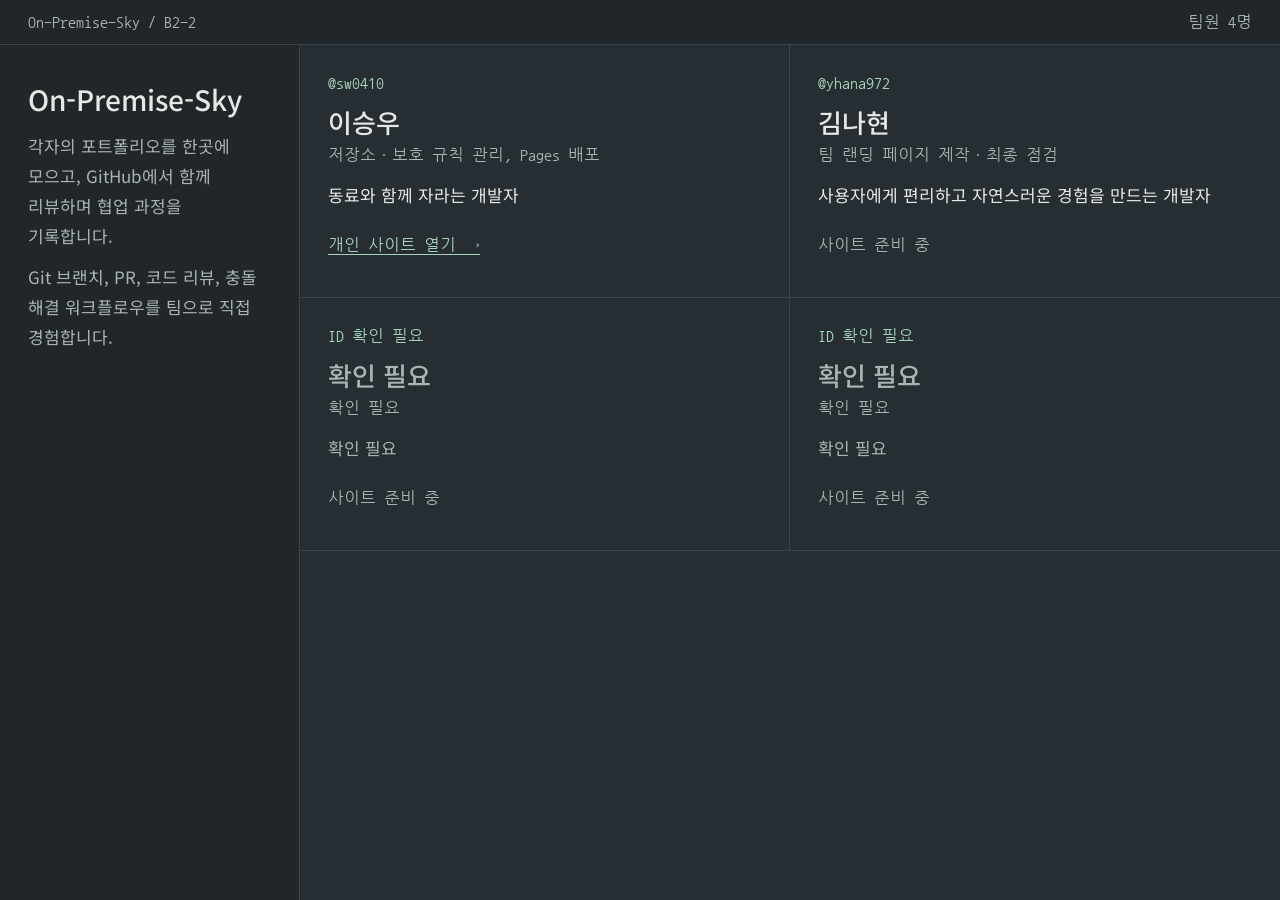
==== src/index.html @ dddadaf1 "feat: 팀 소개 랜딩 페이지 구조 추가" ====
<!DOCTYPE html>
<!-- index.html: 페이지 구조. 모양은 style.css, 팀원 데이터와 카드 렌더링은 members.js가 맡는다. -->
<html lang="ko">
<head>
  <meta charset="UTF-8">
  <meta name="viewport" content="width=device-width, initial-scale=1.0">
  <title>On-Premise-Sky 팀 소개</title>
  <meta name="description" content="각자의 포트폴리오를 한곳에 모으고, GitHub에서 함께 리뷰하며 협업 과정을 기록합니다.">
  <link rel="icon" href="data:,">
  <link rel="preconnect" href="https://fonts.googleapis.com">
  <link rel="preconnect" href="https://fonts.gstatic.com" crossorigin>
  <link rel="stylesheet" href="https://fonts.googleapis.com/css2?family=Nanum+Gothic+Coding&family=Noto+Sans+KR:wght@400;500&display=swap">
  <link rel="stylesheet" href="css/style.css">
  <script src="js/members.js" defer></script>
</head>
<body>

  <!-- 상단 줄: 저장소 경로와 팀원 수 -->
  <div class="top-bar">
    <span>On-Premise-Sky / B2-2</span>
    <span id="member-count"></span>
  </div>

  <main class="workspace">
    <!-- 팀 소개: 넓은 화면에서는 왼쪽 패널, 좁은 화면에서는 위쪽에 놓인다 -->
    <header class="team-intro">
      <h1>On-Premise-Sky</h1>
      <p>각자의 포트폴리오를 한곳에 모으고, GitHub에서 함께 리뷰하며 협업 과정을 기록합니다.</p>
      <p>Git 브랜치, PR, 코드 리뷰, 충돌 해결 워크플로우를 팀으로 직접 경험합니다.</p>
    </header>

    <!-- 팀원 카드: members.js가 members 배열로 채운다 -->
    <section class="members" aria-labelledby="members-title">
      <h2 id="members-title" class="visually-hidden">팀원</h2>
      <ul id="member-list" class="member-list"></ul>
      <noscript><p class="noscript">팀원 카드를 보려면 JavaScript를 켜 주세요.</p></noscript>
    </section>
  </main>

</body>
</html>
---- src/css/style.css ----
/* style.css: 작업 공간 시안의 색, 글꼴, 반응형 배치. 기본은 모바일이고 넓은 화면에서 칸을 나눈다. */

:root {
  --color-bg: #20262a;
  --color-panel: #272e33;
  --color-line: #3a444a;
  --color-text: #e6e8e3;
  --color-muted: #aab4b0;
  --color-accent: #a5d3b8;
  --color-focus: #ffe08a;
  --font-sans: "Noto Sans KR", "Apple SD Gothic Neo", "Malgun Gothic", sans-serif;
  --font-mono: "Nanum Gothic Coding", "D2Coding", Consolas, monospace;
  --space-side: 20px;
}

* {
  box-sizing: border-box;
}

body {
  margin: 0;
  min-height: 100vh;
  display: flex;
  flex-direction: column;
  background: var(--color-bg);
  color: var(--color-text);
  font-family: var(--font-sans);
  word-break: keep-all;
  overflow-wrap: break-word;
}

h1,
h3,
p,
ul {
  margin: 0;
}

.visually-hidden {
  position: absolute;
  width: 1px;
  height: 1px;
  overflow: hidden;
  clip-path: inset(50%);
  white-space: nowrap;
}

/* 상단 줄 */
.top-bar {
  display: flex;
  justify-content: space-between;
  gap: 16px;
  padding: 14px var(--space-side);
  border-bottom: 1px solid var(--color-line);
  color: var(--color-muted);
  font-family: var(--font-mono);
  font-size: 1rem;
}

/* 작업 공간: 팀 소개 + 팀원 카드 */
.workspace {
  flex: 1;
  width: 100%;
}

.team-intro {
  padding: 28px var(--space-side);
  border-bottom: 1px solid var(--color-line);
}

.team-intro h1 {
  margin-bottom: 14px;
  font-size: 2.125rem;
  font-weight: 500;
  line-height: 1.3;
  overflow-wrap: anywhere;
}

.team-intro p {
  color: var(--color-muted);
  font-size: 1.0625rem;
  line-height: 1.75;
}

.team-intro p + p {
  margin-top: 12px;
}

/* 팀원 카드 */
.members {
  background: var(--color-panel);
}

.member-list {
  display: grid;
  grid-template-columns: minmax(0, 1fr);
  padding: 0;
  list-style: none;
}

.member-card {
  display: flex;
  flex-direction: column;
  padding: 22px var(--space-side);
  border-bottom: 1px solid var(--color-line);
}

.member-handle {
  margin-bottom: 14px;
  color: var(--color-accent);
  font-family: var(--font-mono);
}

.member-name {
  font-size: 1.625rem;
  font-weight: 500;
  line-height: 1.3;
}

.member-role {
  margin: 4px 0 14px;
  color: var(--color-muted);
  font-family: var(--font-mono);
  line-height: 1.5;
}

.member-intro {
  margin-bottom: 14px;
  font-size: 1.0625rem;
  line-height: 1.65;
}

/* 확인되지 않은 값은 실제 정보와 구분되게 흐리게 표시한다 */
.is-unconfirmed {
  color: var(--color-muted);
}

.member-link,
.member-pending {
  display: inline-flex;
  align-items: center;
  align-self: flex-start;
  min-height: 44px;
  margin-top: auto;
  font-family: var(--font-mono);
}

.member-link {
  color: var(--color-accent);
  text-underline-offset: 4px;
}

.member-link:hover {
  color: var(--color-text);
}

/* 링크 색과 겹치지 않는 색으로 키보드 포커스를 표시한다 */
.member-link:focus-visible {
  outline: 3px solid var(--color-focus);
  outline-offset: 2px;
  border-radius: 2px;
}

.member-pending {
  color: var(--color-muted);
}

.noscript {
  padding: 22px var(--space-side);
}

/* 태블릿: 소개는 위, 카드는 2×2 */
@media (min-width: 768px) {
  :root {
    --space-side: 28px;
  }

  .member-list {
    grid-template-columns: repeat(2, minmax(0, 1fr));
  }

  .member-card {
    padding-block: 30px;
  }

  .member-card:nth-child(odd) {
    border-right: 1px solid var(--color-line);
  }
}

/* 데스크톱: 소개는 왼쪽 패널, 카드는 오른쪽 2×2 */
@media (min-width: 960px) {
  .workspace {
    display: grid;
    grid-template-columns: 300px minmax(0, 1fr);
    max-width: 1280px;
    margin-inline: auto;
  }

  .team-intro {
    padding-block: 36px;
    border-right: 1px solid var(--color-line);
    border-bottom: 0;
  }

  /* 왼쪽 패널 폭에서 팀 이름이 줄바꿈되지 않는 크기 */
  .team-intro h1 {
    font-size: 1.75rem;
  }
}
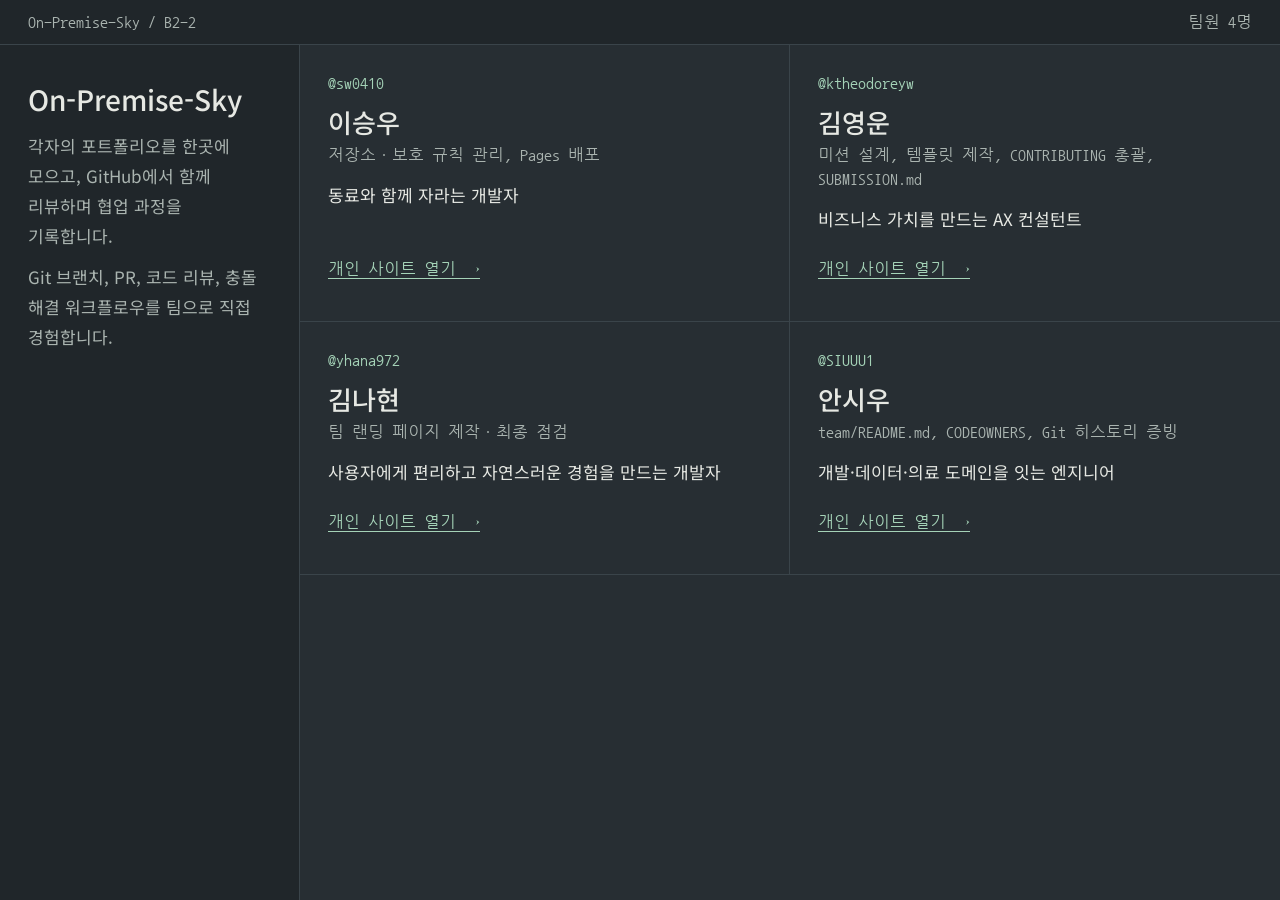
==== commit ecb37972: "refactor: 팀원 데이터를 members.json으로 분리 팀원 배열을 src/data/members.json으로 옮기고, 렌더링 코드는 src/js/render.js에서 f" ====
--- a/src/index.html
+++ b/src/index.html
@@ -1,5 +1,5 @@
 <!DOCTYPE html>
-<!-- index.html: 페이지 구조. 모양은 style.css, 팀원 데이터와 카드 렌더링은 members.js가 맡는다. -->
+<!-- index.html: 페이지 구조. 모양은 style.css, 팀원 데이터는 data/members.json, 카드 렌더링은 js/render.js가 맡는다. -->
 <html lang="ko">
 <head>
   <meta charset="UTF-8">
@@ -11,7 +11,7 @@
   <link rel="preconnect" href="https://fonts.gstatic.com" crossorigin>
   <link rel="stylesheet" href="https://fonts.googleapis.com/css2?family=Nanum+Gothic+Coding&family=Noto+Sans+KR:wght@400;500&display=swap">
   <link rel="stylesheet" href="css/style.css">
-  <script src="js/members.js" defer></script>
+  <script src="js/render.js" defer></script>
 </head>
 <body>
 
@@ -29,7 +29,7 @@
       <p>Git 브랜치, PR, 코드 리뷰, 충돌 해결 워크플로우를 팀으로 직접 경험합니다.</p>
     </header>
 
-    <!-- 팀원 카드: members.js가 members 배열로 채운다 -->
+    <!-- 팀원 카드: render.js가 data/members.json을 읽어 채운다 -->
     <section class="members" aria-labelledby="members-title">
       <h2 id="members-title" class="visually-hidden">팀원</h2>
       <ul id="member-list" class="member-list"></ul>
